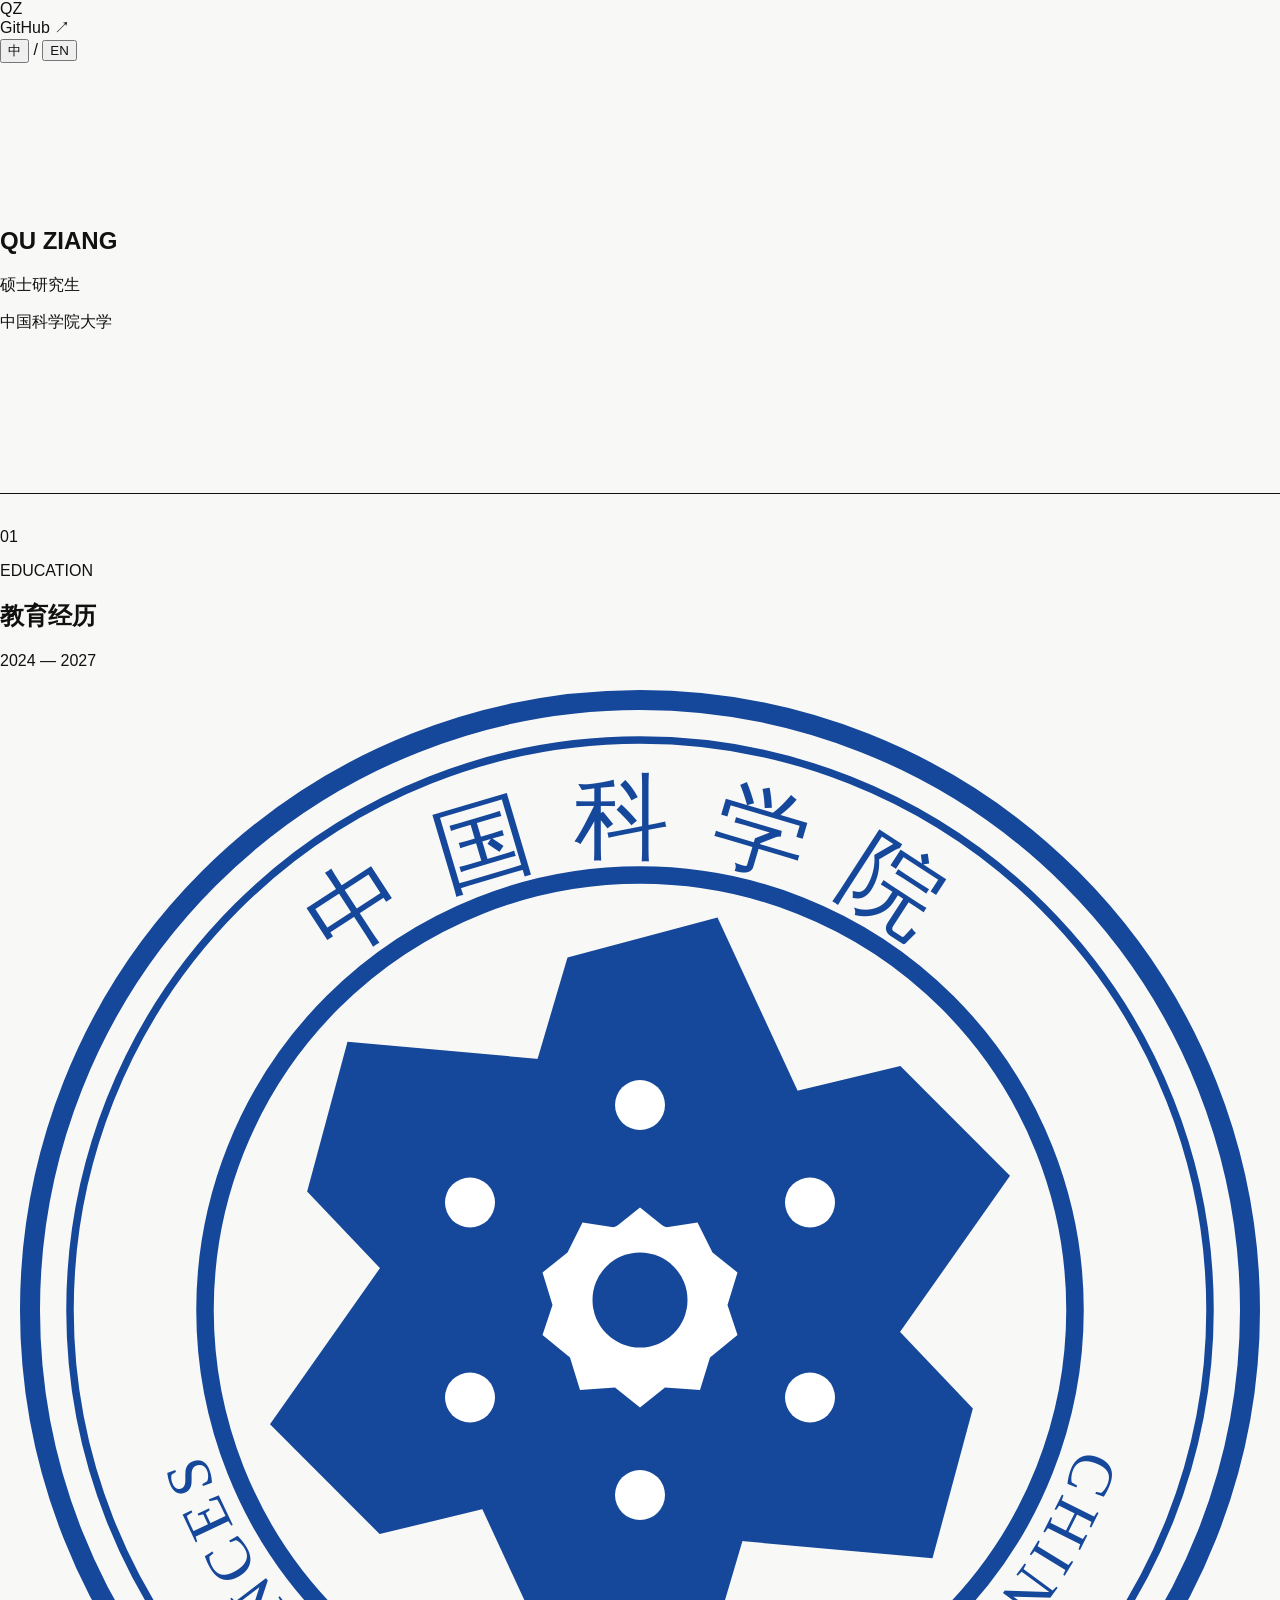
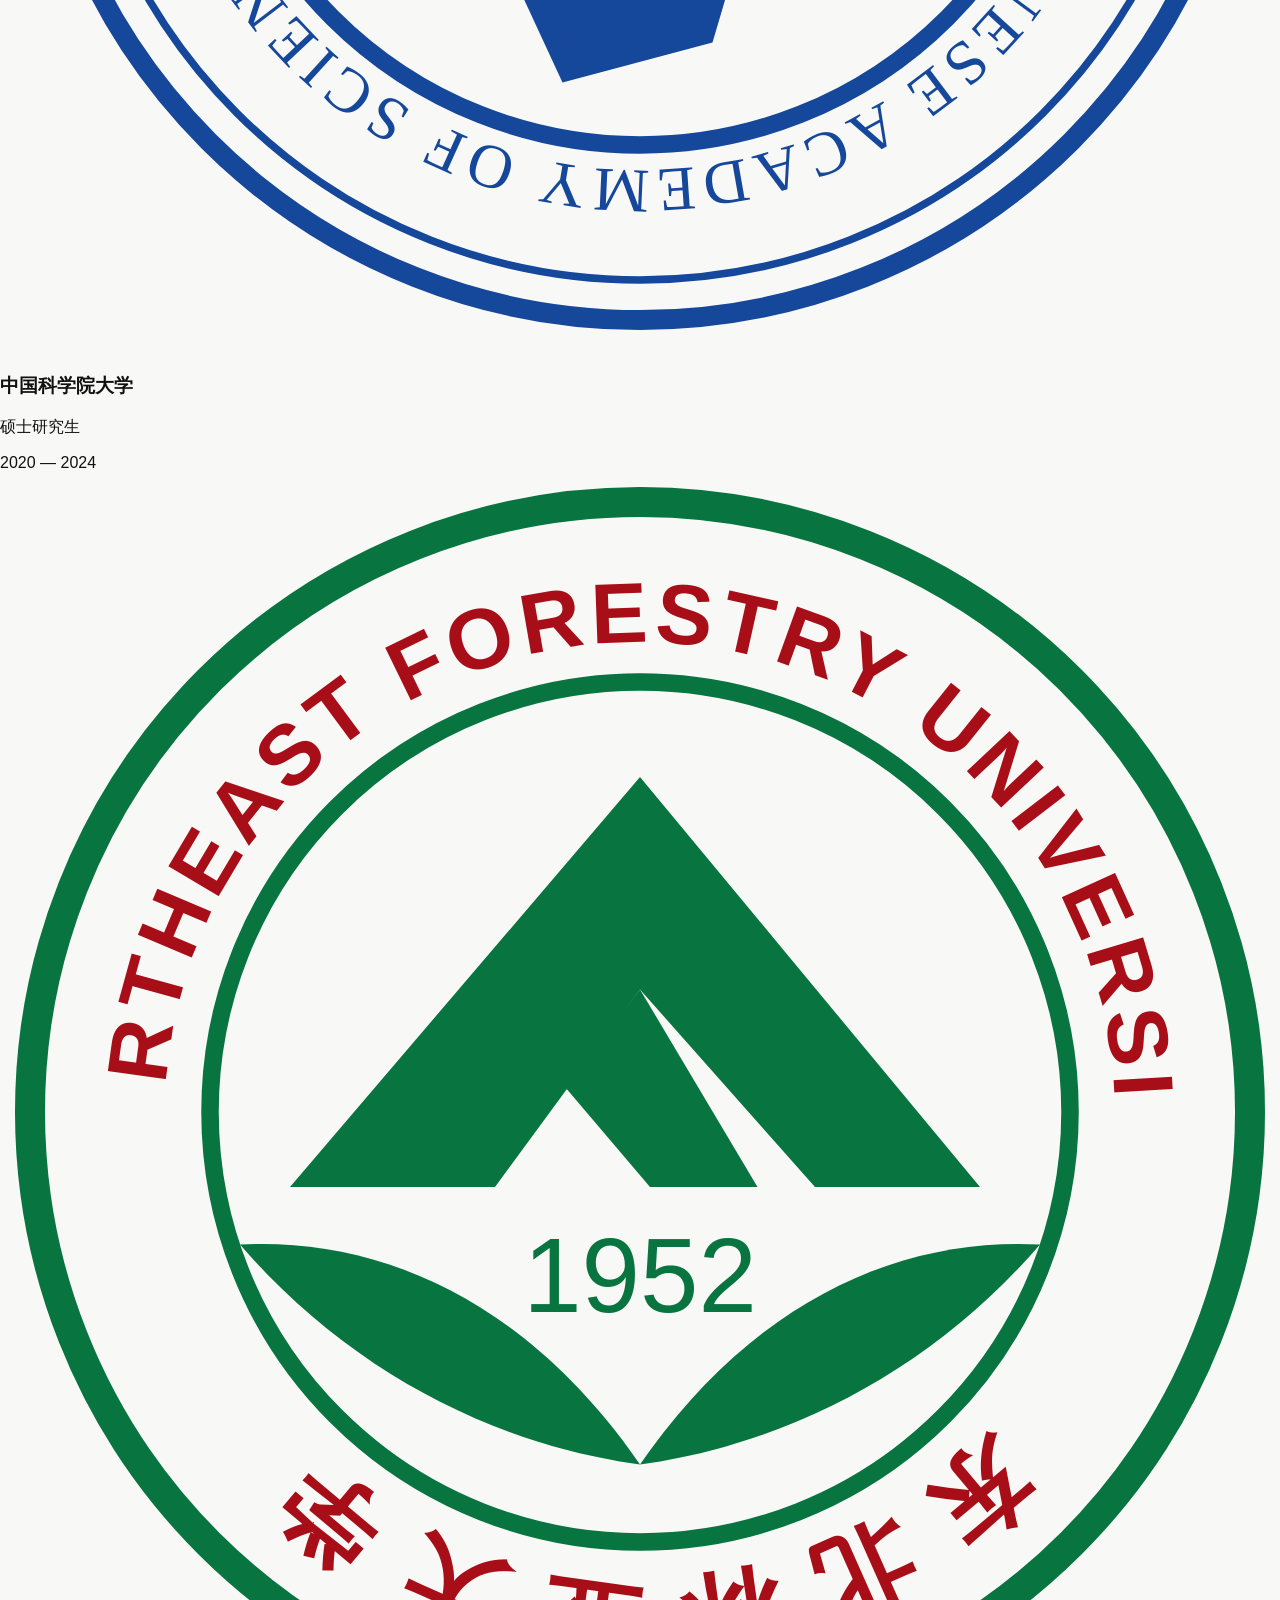
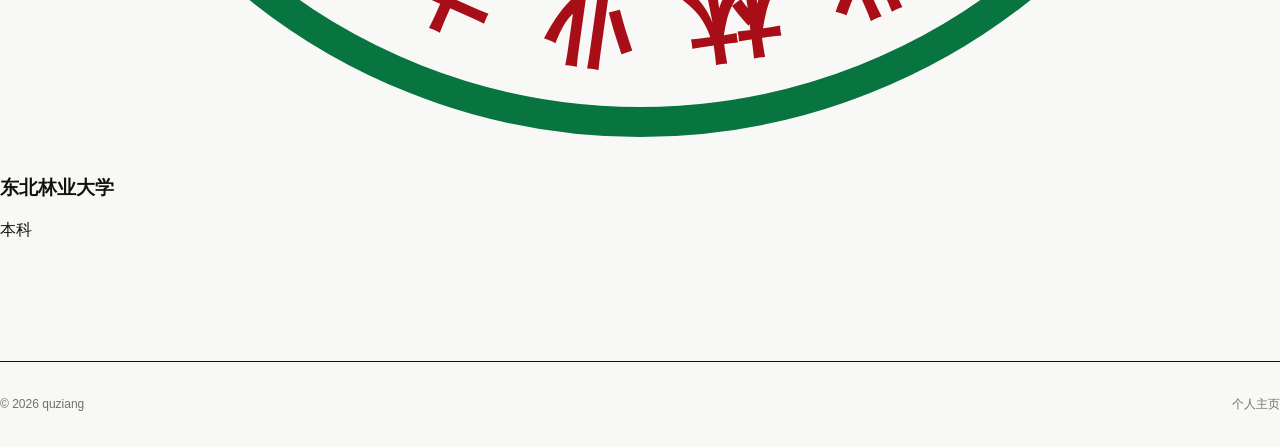
==== index.html @ 9a9b5d32 "Redesign homepage in Swiss grid style" ====
<!DOCTYPE html>
<html lang="zh-CN">
<head>
  <meta charset="UTF-8">
  <meta name="viewport" content="width=device-width, initial-scale=1.0">
  <meta name="description" content="quziang — personal homepage">
  <title>quziang</title>
  <link rel="stylesheet" href="styles.css">
</head>
<body>
  <header class="topbar">
    <div class="page-grid topbar-grid">
      <a class="micro-mark" href="#top" aria-label="quziang home">QZ</a>
      <div class="topbar-right">
        <a class="github-link" href="https://github.com/quziang" target="_blank" rel="noreferrer">GitHub ↗</a>
        <div class="language-switch" aria-label="Language">
          <button class="lang-option" type="button" data-lang="zh">中</button>
          <span>/</span>
          <button class="lang-option" type="button" data-lang="en">EN</button>
        </div>
      </div>
    </div>
  </header>

  <main id="top">
    <section class="hero page-grid">
      <div class="hero-main">
        <h1 class="display-name" aria-label="quziang">
          <span>QU</span>
          <span>ZIANG</span>
        </h1>
        <div class="hero-meta">
          <p data-zh="硕士研究生" data-en="Master's Student">硕士研究生</p>
          <p data-zh="中国科学院大学" data-en="University of Chinese Academy of Sciences">中国科学院大学</p>
        </div>
      </div>
      <div class="hero-void" aria-hidden="true"></div>
    </section>

    <section class="education" id="education">
      <div class="page-grid section-head">
        <div class="section-code">01</div>
        <div class="section-title-wrap">
          <p class="section-kicker">EDUCATION</p>
          <h2 data-zh="教育经历" data-en="Education">教育经历</h2>
        </div>
      </div>

      <div class="edu-table">
        <article class="edu-row page-grid">
          <div class="edu-year">
            <span>2024</span>
            <span class="year-dash">—</span>
            <span>2027</span>
          </div>
          <div class="edu-detail">
            <div class="school-emblem">
              <img src="assets/ucas-emblem.svg" alt="中国科学院大学校徽">
            </div>
            <div class="school-copy">
              <h3 data-zh="中国科学院大学" data-en="University of Chinese Academy of Sciences">中国科学院大学</h3>
              <p data-zh="硕士研究生" data-en="Master's Student">硕士研究生</p>
            </div>
          </div>
        </article>

        <article class="edu-row page-grid">
          <div class="edu-year">
            <span>2020</span>
            <span class="year-dash">—</span>
            <span>2024</span>
          </div>
          <div class="edu-detail">
            <div class="school-emblem">
              <img src="assets/nefu-emblem.svg" alt="东北林业大学校徽">
            </div>
            <div class="school-copy">
              <h3 data-zh="东北林业大学" data-en="Northeast Forestry University">东北林业大学</h3>
              <p data-zh="本科" data-en="Bachelor's Degree">本科</p>
            </div>
          </div>
        </article>
      </div>
    </section>
  </main>

  <footer class="footer page-grid">
    <div>© <span id="year"></span> quziang</div>
    <div class="footer-note" data-zh="个人主页" data-en="Personal site">个人主页</div>
  </footer>

  <script src="script.js"></script>
</body>
</html>
---- styles.css ----
:root {
  --bg: #f8f8f6;
  --ink: #11110f;
  --muted: #70706a;
  --line: #d8d8d2;
  --max: 1080px;
}

* { box-sizing: border-box; }
html { scroll-behavior: smooth; }
body {
  margin: 0;
  background: var(--bg);
  color: var(--ink);
  font-family: -apple-system, BlinkMacSystemFont, "Helvetica Neue", Arial, "PingFang SC", "Microsoft YaHei", sans-serif;
  -webkit-font-smoothing: antialiased;
}
a { color: inherit; text-decoration: none; }
button { color: inherit; }
.wrap { width: min(calc(100% - 64px), var(--max)); margin: 0 auto; }

.header-inner {
  height: 72px;
  display: flex;
  align-items: center;
  border-bottom: 1px solid var(--ink);
}
.wordmark {
  font-family: Georgia, "Times New Roman", serif;
  font-size: 19px;
  letter-spacing: -.02em;
}
.header-actions {
  margin-left: auto;
  display: flex;
  align-items: center;
  gap: 26px;
  font-size: 13px;
  white-space: nowrap;
}
.header-actions a { color: #44443f; }
.header-actions a:hover { color: #000; }
.header-actions button {
  margin-left: 4px;
  border: 0;
  border-bottom: 1px solid #9a9a94;
  background: transparent;
  padding: 0 0 1px;
  font: inherit;
  font-size: 12px;
  letter-spacing: .08em;
  cursor: pointer;
}
.header-actions button:hover { border-color: var(--ink); }

.hero {
  min-height: 430px;
  display: grid;
  grid-template-columns: 1.25fr .75fr;
  gap: 80px;
  align-items: center;
}
.hero-name {
  margin: 0;
  font-family: Georgia, "Times New Roman", serif;
  font-size: clamp(64px, 8vw, 88px);
  line-height: .92;
  font-weight: 400;
  letter-spacing: -.055em;
}
.hero-info { padding-top: 12px; }
.hero-info p {
  margin: 0;
  font-size: 17px;
  line-height: 1.55;
}
.hero-info p + p {
  margin-top: 7px;
  color: var(--muted);
  font-size: 14px;
}

.education {
  border-top: 1px solid var(--ink);
  padding: 34px 0 104px;
}
.education-heading {
  display: grid;
  grid-template-columns: 185px 1fr;
  align-items: baseline;
  margin-bottom: 48px;
}
.education-heading > span {
  font-size: 10px;
  letter-spacing: .2em;
  color: var(--muted);
}
.education-heading h2 {
  margin: 0;
  font-size: 15px;
  font-weight: 500;
}
.edu-list {
  margin-left: 185px;
  border-top: 1px solid var(--line);
}
.edu-item {
  display: grid;
  grid-template-columns: 72px 1fr auto;
  gap: 28px;
  align-items: center;
  min-height: 132px;
  border-bottom: 1px solid var(--line);
}
.logo {
  position: relative;
  width: 58px;
  height: 58px;
  overflow: hidden;
  display: flex;
  align-items: center;
  justify-content: center;
}
.logo img {
  display: block;
  width: 100%;
  height: 100%;
  object-fit: contain;
}
.logo img.nefu-logo {
  object-fit: cover;
  object-position: left center;
}
.logo-fallback {
  display: none;
  width: 56px;
  height: 56px;
  align-items: center;
  justify-content: center;
  border: 1px solid #bdbdb7;
  border-radius: 50%;
  background: #fff;
  color: #777;
  font-size: 9px;
  font-weight: 700;
  letter-spacing: .06em;
}
.school h3 {
  margin: 0 0 6px;
  font-size: 21px;
  line-height: 1.3;
  font-weight: 500;
  letter-spacing: -.02em;
}
.school p {
  margin: 0;
  color: var(--muted);
  font-size: 14px;
}
.edu-item time {
  align-self: start;
  padding-top: 36px;
  color: var(--muted);
  font-size: 13px;
  font-variant-numeric: tabular-nums;
}

.footer {
  min-height: 86px;
  display: flex;
  align-items: center;
  justify-content: space-between;
  border-top: 1px solid var(--ink);
  color: var(--muted);
  font-size: 12px;
}
.footer a {
  color: var(--ink);
  border-bottom: 1px solid #a8a8a2;
  padding-bottom: 2px;
}
.footer a:hover { border-color: var(--ink); }

@media (max-width: 760px) {
  .wrap { width: min(calc(100% - 32px), var(--max)); }
  .header-inner { height: 64px; }
  .header-actions a:first-child { display: none; }
  .header-actions { gap: 18px; }
  .hero {
    min-height: 390px;
    grid-template-columns: 1fr;
    gap: 32px;
    align-content: center;
  }
  .hero-name { font-size: clamp(54px, 18vw, 68px); }
  .hero-info { padding: 0; }
  .education { padding-top: 26px; padding-bottom: 72px; }
  .education-heading {
    grid-template-columns: 1fr;
    gap: 12px;
    margin-bottom: 30px;
  }
  .edu-list { margin-left: 0; }
  .edu-item {
    grid-template-columns: 58px 1fr;
    gap: 18px;
    padding: 22px 0;
    min-height: 0;
  }
  .logo { width: 50px; height: 50px; }
  .logo-fallback { width: 48px; height: 48px; }
  .school h3 { font-size: 18px; }
  .edu-item time {
    grid-column: 2;
    padding: 0;
    margin-top: -12px;
  }
}
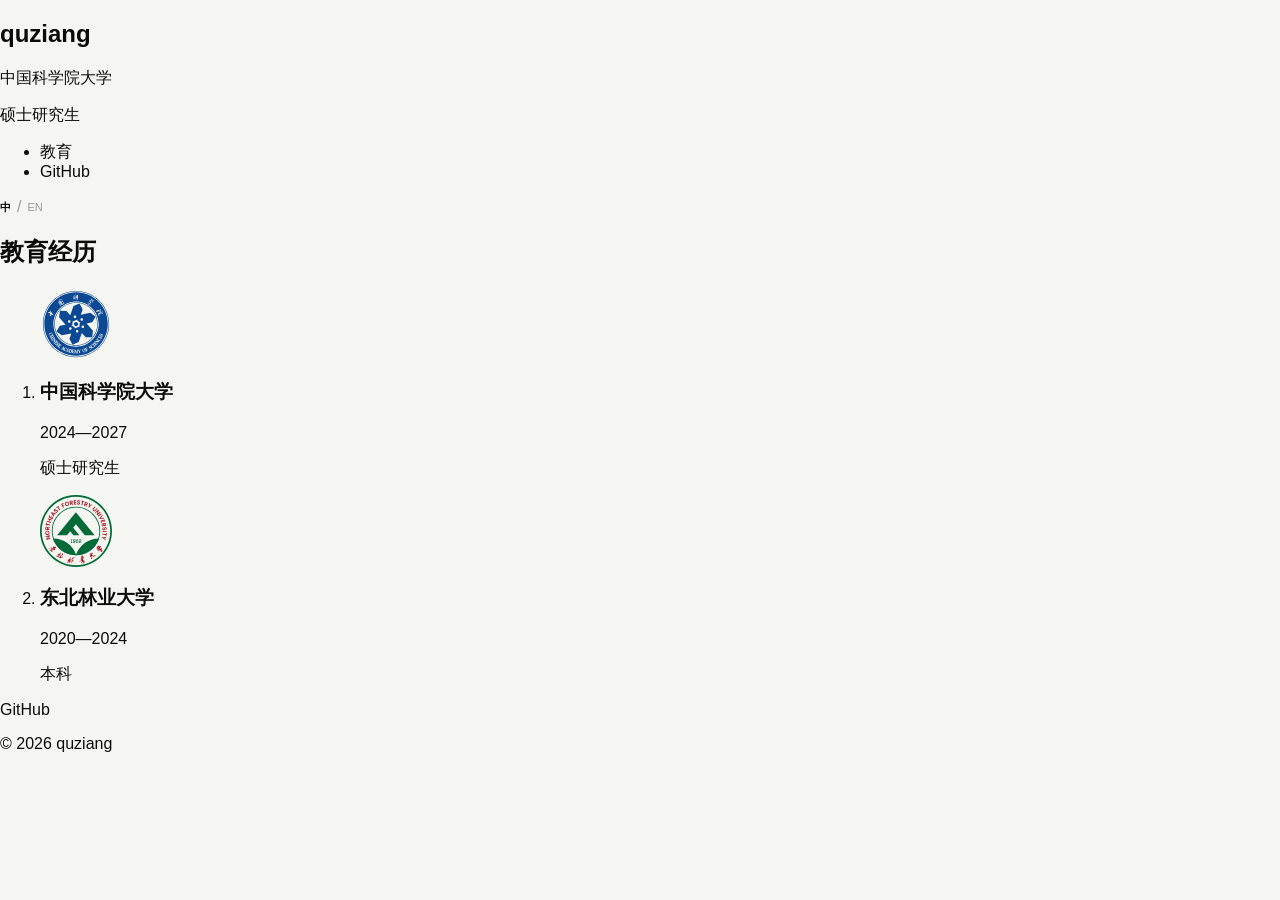
==== commit 3fa48dc3: "style: adopt Retypeset-inspired minimal layout" ====
--- a/index.html
+++ b/index.html
@@ -4,90 +4,77 @@
   <meta charset="UTF-8">
   <meta name="viewport" content="width=device-width, initial-scale=1.0">
   <meta name="description" content="quziang — personal homepage">
+  <meta name="color-scheme" content="light">
   <title>quziang</title>
   <link rel="stylesheet" href="styles.css">
 </head>
 <body>
-  <header class="topbar">
-    <div class="page-grid topbar-grid">
-      <a class="micro-mark" href="#top" aria-label="quziang home">QZ</a>
-      <div class="topbar-right">
-        <a class="github-link" href="https://github.com/quziang" target="_blank" rel="noreferrer">GitHub ↗</a>
+  <div class="site-shell" id="top">
+    <aside class="identity-column">
+      <div class="identity-inner">
+        <header class="site-header">
+          <h1 class="site-title"><a href="#top">quziang</a></h1>
+          <div class="site-subtitle">
+            <p data-zh="中国科学院大学" data-en="University of Chinese Academy of Sciences">中国科学院大学</p>
+            <p data-zh="硕士研究生" data-en="Master's Student">硕士研究生</p>
+          </div>
+        </header>
+
+        <nav class="site-nav" aria-label="Site navigation">
+          <ul>
+            <li>
+              <a class="nav-link is-active" href="#education" data-zh="教育" data-en="Education">教育</a>
+            </li>
+            <li>
+              <a class="nav-link" href="https://github.com/quziang" target="_blank" rel="noreferrer">GitHub</a>
+            </li>
+          </ul>
+        </nav>
+
         <div class="language-switch" aria-label="Language">
           <button class="lang-option" type="button" data-lang="zh">中</button>
-          <span>/</span>
+          <span aria-hidden="true">/</span>
           <button class="lang-option" type="button" data-lang="en">EN</button>
         </div>
       </div>
-    </div>
-  </header>
+    </aside>
 
-  <main id="top">
-    <section class="hero page-grid">
-      <div class="hero-main">
-        <h1 class="display-name" aria-label="quziang">
-          <span>QU</span>
-          <span>ZIANG</span>
-        </h1>
-        <div class="hero-meta">
-          <p data-zh="硕士研究生" data-en="Master's Student">硕士研究生</p>
-          <p data-zh="中国科学院大学" data-en="University of Chinese Academy of Sciences">中国科学院大学</p>
-        </div>
-      </div>
-      <div class="hero-void" aria-hidden="true"></div>
-    </section>
+    <main class="main-column">
+      <section class="content-section" id="education">
+        <div class="decorative-line" aria-hidden="true"></div>
+        <h2 class="section-title" data-zh="教育经历" data-en="Education">教育经历</h2>
 
-    <section class="education" id="education">
-      <div class="page-grid section-head">
-        <div class="section-code">01</div>
-        <div class="section-title-wrap">
-          <p class="section-kicker">EDUCATION</p>
-          <h2 data-zh="教育经历" data-en="Education">教育经历</h2>
-        </div>
-      </div>
-
-      <div class="edu-table">
-        <article class="edu-row page-grid">
-          <div class="edu-year">
-            <span>2024</span>
-            <span class="year-dash">—</span>
-            <span>2027</span>
-          </div>
-          <div class="edu-detail">
-            <div class="school-emblem">
-              <img src="assets/ucas-emblem.svg" alt="中国科学院大学校徽">
-            </div>
-            <div class="school-copy">
-              <h3 data-zh="中国科学院大学" data-en="University of Chinese Academy of Sciences">中国科学院大学</h3>
+        <ol class="education-list">
+          <li class="education-item">
+            <img class="school-emblem" src="assets/ucas-emblem.svg" alt="中国科学院大学校徽 / UCAS emblem">
+            <div class="education-copy">
+              <div class="education-heading">
+                <h3 data-zh="中国科学院大学" data-en="University of Chinese Academy of Sciences">中国科学院大学</h3>
+                <time datetime="2024/2027">2024—2027</time>
+              </div>
               <p data-zh="硕士研究生" data-en="Master's Student">硕士研究生</p>
             </div>
-          </div>
-        </article>
+          </li>
 
-        <article class="edu-row page-grid">
-          <div class="edu-year">
-            <span>2020</span>
-            <span class="year-dash">—</span>
-            <span>2024</span>
-          </div>
-          <div class="edu-detail">
-            <div class="school-emblem">
-              <img src="assets/nefu-emblem.svg" alt="东北林业大学校徽">
-            </div>
-            <div class="school-copy">
-              <h3 data-zh="东北林业大学" data-en="Northeast Forestry University">东北林业大学</h3>
+          <li class="education-item">
+            <img class="school-emblem" src="assets/nefu-emblem.svg" alt="东北林业大学校徽 / Northeast Forestry University emblem">
+            <div class="education-copy">
+              <div class="education-heading">
+                <h3 data-zh="东北林业大学" data-en="Northeast Forestry University">东北林业大学</h3>
+                <time datetime="2020/2024">2020—2024</time>
+              </div>
               <p data-zh="本科" data-en="Bachelor's Degree">本科</p>
             </div>
-          </div>
-        </article>
-      </div>
-    </section>
-  </main>
+          </li>
+        </ol>
+      </section>
 
-  <footer class="footer page-grid">
-    <div>© <span id="year"></span> quziang</div>
-    <div class="footer-note" data-zh="个人主页" data-en="Personal site">个人主页</div>
-  </footer>
+      <footer class="site-footer">
+        <p><a class="footer-link" href="https://github.com/quziang" target="_blank" rel="noreferrer">GitHub</a></p>
+        <p>© <span id="year"></span> quziang</p>
+      </footer>
+    </main>
+  </div>
 
   <script src="script.js"></script>
 </body>
--- a/styles.css
+++ b/styles.css
@@ -1,218 +1,287 @@
 :root {
-  --bg: #f8f8f6;
-  --ink: #11110f;
-  --muted: #70706a;
-  --line: #d8d8d2;
-  --max: 1080px;
+  --paper: #f5f5f2;
+  --ink: #0b0b0a;
+  --muted: #676761;
+  --line: #cfcfca;
+  --max: 1180px;
+  --gutter: 56px;
 }
 
 * { box-sizing: border-box; }
 html { scroll-behavior: smooth; }
 body {
   margin: 0;
-  background: var(--bg);
+  background: var(--paper);
   color: var(--ink);
-  font-family: -apple-system, BlinkMacSystemFont, "Helvetica Neue", Arial, "PingFang SC", "Microsoft YaHei", sans-serif;
+  font-family: Arial, Helvetica, "PingFang SC", "Microsoft YaHei", sans-serif;
   -webkit-font-smoothing: antialiased;
 }
 a { color: inherit; text-decoration: none; }
-button { color: inherit; }
-.wrap { width: min(calc(100% - 64px), var(--max)); margin: 0 auto; }
-
-.header-inner {
+button { font: inherit; color: inherit; }
+
+.page-grid {
+  width: min(calc(100% - 64px), var(--max));
+  margin: 0 auto;
+  display: grid;
+  grid-template-columns: 42% 58%;
+}
+
+.topbar {
+  border-bottom: 1px solid var(--line);
+}
+.topbar-grid { min-height: 58px; }
+.micro-mark {
+  display: flex;
+  align-items: center;
+  font-size: 12px;
+  font-weight: 700;
+  letter-spacing: .08em;
+}
+.topbar-right {
+  min-width: 0;
+  border-left: 1px solid var(--line);
+  display: flex;
+  align-items: center;
+  justify-content: flex-end;
+  gap: 26px;
+  padding-left: var(--gutter);
+  font-size: 11px;
+}
+.github-link {
+  color: var(--muted);
+  transition: color .15s ease;
+}
+.github-link:hover { color: var(--ink); }
+.language-switch {
+  display: inline-flex;
+  align-items: center;
+  gap: 6px;
+  color: #999993;
+}
+.lang-option {
+  border: 0;
+  padding: 0;
+  background: transparent;
+  cursor: pointer;
+  font-size: 11px;
+  color: #999993;
+}
+.lang-option.is-active {
+  color: var(--ink);
+  font-weight: 700;
+}
+
+.hero {
+  min-height: 500px;
+  border-bottom: 1px solid var(--line);
+}
+.hero-main {
+  padding: 82px 54px 68px 0;
+  display: flex;
+  flex-direction: column;
+  justify-content: space-between;
+}
+.hero-void {
+  border-left: 1px solid var(--line);
+}
+.display-name {
+  margin: 0;
+  font-size: clamp(48px, 5.8vw, 78px);
+  line-height: .9;
+  letter-spacing: -.055em;
+  font-weight: 700;
+}
+.display-name span { display: block; }
+.hero-meta {
+  margin-top: 68px;
+  max-width: 310px;
+}
+.hero-meta p {
+  margin: 0;
+  font-size: 18px;
+  line-height: 1.4;
+}
+.hero-meta p + p {
+  margin-top: 4px;
+  font-size: 14px;
+  color: var(--muted);
+}
+
+.education {
+  padding: 42px 0 0;
+}
+.section-head {
+  align-items: start;
+  padding-bottom: 26px;
+}
+.section-code {
+  padding-top: 5px;
+  font-size: 10px;
+  color: var(--muted);
+}
+.section-title-wrap {
+  border-left: 1px solid var(--line);
+  padding-left: var(--gutter);
+}
+.section-kicker {
+  margin: 0 0 13px;
+  color: var(--muted);
+  font-size: 10px;
+  font-weight: 700;
+  letter-spacing: .16em;
+}
+.section-title-wrap h2 {
+  margin: 0;
+  font-size: 26px;
+  font-weight: 600;
+  letter-spacing: -.035em;
+}
+
+.edu-table {
+  border-top: 1px solid var(--line);
+}
+.edu-row {
+  min-height: 190px;
+  border-bottom: 1px solid var(--line);
+}
+.edu-year {
+  padding: 36px 54px 34px 0;
+  display: flex;
+  flex-direction: column;
+  justify-content: center;
+  align-items: flex-start;
+  font-size: 35px;
+  line-height: .98;
+  letter-spacing: -.045em;
+  font-weight: 700;
+  font-variant-numeric: tabular-nums;
+}
+.year-dash {
+  margin: 3px 0;
+  color: #8c8c86;
+  font-weight: 400;
+}
+.edu-detail {
+  border-left: 1px solid var(--line);
+  padding: 32px 0 32px var(--gutter);
+  display: grid;
+  grid-template-columns: 82px 1fr;
+  gap: 38px;
+  align-items: center;
+}
+.school-emblem {
+  width: 72px;
   height: 72px;
   display: flex;
   align-items: center;
-  border-bottom: 1px solid var(--ink);
-}
-.wordmark {
-  font-family: Georgia, "Times New Roman", serif;
-  font-size: 19px;
-  letter-spacing: -.02em;
-}
-.header-actions {
-  margin-left: auto;
-  display: flex;
-  align-items: center;
-  gap: 26px;
-  font-size: 13px;
-  white-space: nowrap;
-}
-.header-actions a { color: #44443f; }
-.header-actions a:hover { color: #000; }
-.header-actions button {
-  margin-left: 4px;
-  border: 0;
-  border-bottom: 1px solid #9a9a94;
-  background: transparent;
-  padding: 0 0 1px;
-  font: inherit;
-  font-size: 12px;
-  letter-spacing: .08em;
-  cursor: pointer;
-}
-.header-actions button:hover { border-color: var(--ink); }
-
-.hero {
-  min-height: 430px;
-  display: grid;
-  grid-template-columns: 1.25fr .75fr;
-  gap: 80px;
-  align-items: center;
-}
-.hero-name {
-  margin: 0;
-  font-family: Georgia, "Times New Roman", serif;
-  font-size: clamp(64px, 8vw, 88px);
-  line-height: .92;
-  font-weight: 400;
-  letter-spacing: -.055em;
-}
-.hero-info { padding-top: 12px; }
-.hero-info p {
-  margin: 0;
-  font-size: 17px;
-  line-height: 1.55;
-}
-.hero-info p + p {
-  margin-top: 7px;
-  color: var(--muted);
-  font-size: 14px;
-}
-
-.education {
-  border-top: 1px solid var(--ink);
-  padding: 34px 0 104px;
-}
-.education-heading {
-  display: grid;
-  grid-template-columns: 185px 1fr;
-  align-items: baseline;
-  margin-bottom: 48px;
-}
-.education-heading > span {
-  font-size: 10px;
-  letter-spacing: .2em;
-  color: var(--muted);
-}
-.education-heading h2 {
-  margin: 0;
-  font-size: 15px;
-  font-weight: 500;
-}
-.edu-list {
-  margin-left: 185px;
-  border-top: 1px solid var(--line);
-}
-.edu-item {
-  display: grid;
-  grid-template-columns: 72px 1fr auto;
-  gap: 28px;
-  align-items: center;
-  min-height: 132px;
-  border-bottom: 1px solid var(--line);
-}
-.logo {
-  position: relative;
-  width: 58px;
-  height: 58px;
-  overflow: hidden;
-  display: flex;
-  align-items: center;
   justify-content: center;
 }
-.logo img {
+.school-emblem img {
   display: block;
+  max-width: 100%;
+  max-height: 100%;
   width: 100%;
   height: 100%;
   object-fit: contain;
 }
-.logo img.nefu-logo {
-  object-fit: cover;
-  object-position: left center;
-}
-.logo-fallback {
-  display: none;
-  width: 56px;
-  height: 56px;
-  align-items: center;
-  justify-content: center;
-  border: 1px solid #bdbdb7;
-  border-radius: 50%;
-  background: #fff;
-  color: #777;
-  font-size: 9px;
-  font-weight: 700;
-  letter-spacing: .06em;
-}
-.school h3 {
-  margin: 0 0 6px;
-  font-size: 21px;
-  line-height: 1.3;
-  font-weight: 500;
-  letter-spacing: -.02em;
-}
-.school p {
+.school-copy h3 {
+  margin: 0 0 8px;
+  font-size: 22px;
+  line-height: 1.25;
+  font-weight: 600;
+  letter-spacing: -.025em;
+}
+.school-copy p {
   margin: 0;
   color: var(--muted);
   font-size: 14px;
 }
-.edu-item time {
-  align-self: start;
-  padding-top: 36px;
-  color: var(--muted);
-  font-size: 13px;
-  font-variant-numeric: tabular-nums;
-}
 
 .footer {
-  min-height: 86px;
-  display: flex;
-  align-items: center;
-  justify-content: space-between;
-  border-top: 1px solid var(--ink);
-  color: var(--muted);
-  font-size: 12px;
-}
-.footer a {
-  color: var(--ink);
-  border-bottom: 1px solid #a8a8a2;
-  padding-bottom: 2px;
-}
-.footer a:hover { border-color: var(--ink); }
-
-@media (max-width: 760px) {
-  .wrap { width: min(calc(100% - 32px), var(--max)); }
-  .header-inner { height: 64px; }
-  .header-actions a:first-child { display: none; }
-  .header-actions { gap: 18px; }
+  min-height: 92px;
+  align-items: center;
+  color: var(--muted);
+  font-size: 11px;
+}
+.footer > div:first-child { padding-right: 54px; }
+.footer-note {
+  height: 100%;
+  border-left: 1px solid var(--line);
+  display: flex;
+  align-items: center;
+  padding-left: var(--gutter);
+}
+
+@media (max-width: 800px) {
+  :root { --gutter: 28px; }
+  .page-grid {
+    width: min(calc(100% - 32px), var(--max));
+    grid-template-columns: 34% 66%;
+  }
+  .hero { min-height: 450px; }
+  .hero-main { padding-top: 64px; padding-right: 26px; padding-bottom: 54px; }
+  .display-name { font-size: clamp(44px, 9vw, 64px); }
+  .hero-meta { margin-top: 54px; }
+  .hero-meta p { font-size: 16px; }
+  .edu-year { font-size: 28px; padding-right: 24px; }
+  .edu-detail { grid-template-columns: 64px 1fr; gap: 24px; }
+  .school-emblem { width: 58px; height: 58px; }
+  .school-copy h3 { font-size: 18px; }
+}
+
+@media (max-width: 560px) {
+  .topbar-grid {
+    display: flex;
+    justify-content: space-between;
+    align-items: center;
+  }
+  .topbar-right {
+    border-left: 0;
+    padding-left: 0;
+    gap: 18px;
+  }
+  .page-grid { grid-template-columns: 1fr; }
   .hero {
-    min-height: 390px;
-    grid-template-columns: 1fr;
-    gap: 32px;
-    align-content: center;
-  }
-  .hero-name { font-size: clamp(54px, 18vw, 68px); }
-  .hero-info { padding: 0; }
-  .education { padding-top: 26px; padding-bottom: 72px; }
-  .education-heading {
-    grid-template-columns: 1fr;
-    gap: 12px;
-    margin-bottom: 30px;
-  }
-  .edu-list { margin-left: 0; }
-  .edu-item {
-    grid-template-columns: 58px 1fr;
+    min-height: 400px;
+    display: block;
+    position: relative;
+  }
+  .hero-main {
+    min-height: 400px;
+    padding: 58px 0 38px;
+  }
+  .hero-void { display: none; }
+  .display-name { font-size: clamp(44px, 15vw, 62px); }
+  .hero-meta { margin-top: 56px; }
+  .section-code { display: none; }
+  .section-title-wrap {
+    border-left: 0;
+    padding-left: 0;
+  }
+  .section-head { padding-bottom: 22px; }
+  .edu-row {
+    display: grid;
+    grid-template-columns: 94px 1fr;
+    min-height: 154px;
+  }
+  .edu-year {
+    padding: 24px 18px 24px 0;
+    font-size: 22px;
+  }
+  .edu-detail {
+    padding: 24px 0 24px 22px;
+    grid-template-columns: 50px 1fr;
     gap: 18px;
-    padding: 22px 0;
-    min-height: 0;
-  }
-  .logo { width: 50px; height: 50px; }
-  .logo-fallback { width: 48px; height: 48px; }
-  .school h3 { font-size: 18px; }
-  .edu-item time {
-    grid-column: 2;
-    padding: 0;
-    margin-top: -12px;
-  }
-}
+  }
+  .school-emblem { width: 46px; height: 46px; }
+  .school-copy h3 { font-size: 16px; }
+  .school-copy p { font-size: 12px; }
+  .footer {
+    display: flex;
+    justify-content: space-between;
+  }
+  .footer-note {
+    border-left: 0;
+    padding-left: 0;
+  }
+}
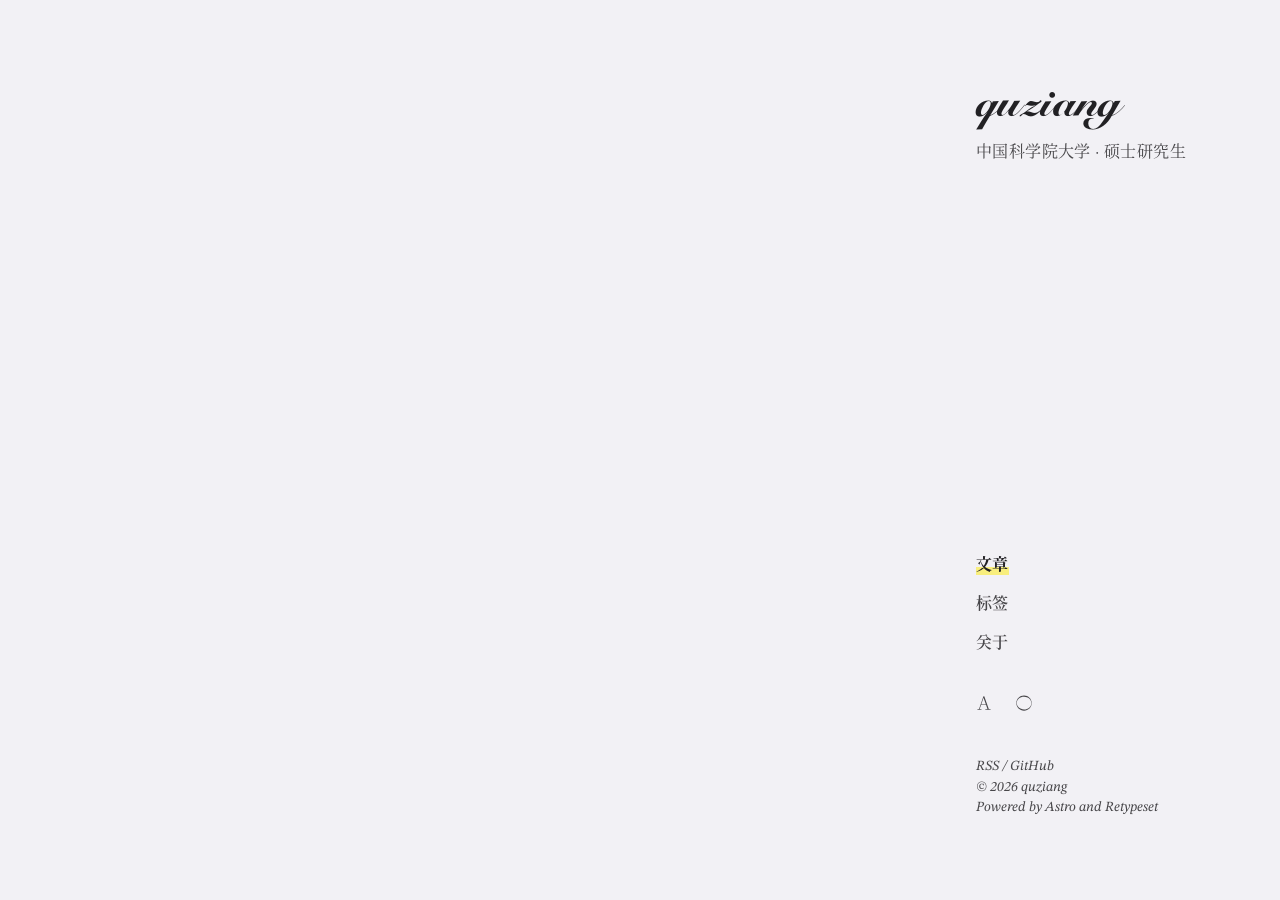
==== commit 5bec0255: "feat: use upstream Retypeset template" ====
--- a/index.html
+++ b/index.html
@@ -1,81 +1 @@
-<!DOCTYPE html>
-<html lang="zh-CN">
-<head>
-  <meta charset="UTF-8">
-  <meta name="viewport" content="width=device-width, initial-scale=1.0">
-  <meta name="description" content="quziang — personal homepage">
-  <meta name="color-scheme" content="light">
-  <title>quziang</title>
-  <link rel="stylesheet" href="styles.css">
-</head>
-<body>
-  <div class="site-shell" id="top">
-    <aside class="identity-column">
-      <div class="identity-inner">
-        <header class="site-header">
-          <h1 class="site-title"><a href="#top">quziang</a></h1>
-          <div class="site-subtitle">
-            <p data-zh="中国科学院大学" data-en="University of Chinese Academy of Sciences">中国科学院大学</p>
-            <p data-zh="硕士研究生" data-en="Master's Student">硕士研究生</p>
-          </div>
-        </header>
-
-        <nav class="site-nav" aria-label="Site navigation">
-          <ul>
-            <li>
-              <a class="nav-link is-active" href="#education" data-zh="教育" data-en="Education">教育</a>
-            </li>
-            <li>
-              <a class="nav-link" href="https://github.com/quziang" target="_blank" rel="noreferrer">GitHub</a>
-            </li>
-          </ul>
-        </nav>
-
-        <div class="language-switch" aria-label="Language">
-          <button class="lang-option" type="button" data-lang="zh">中</button>
-          <span aria-hidden="true">/</span>
-          <button class="lang-option" type="button" data-lang="en">EN</button>
-        </div>
-      </div>
-    </aside>
-
-    <main class="main-column">
-      <section class="content-section" id="education">
-        <div class="decorative-line" aria-hidden="true"></div>
-        <h2 class="section-title" data-zh="教育经历" data-en="Education">教育经历</h2>
-
-        <ol class="education-list">
-          <li class="education-item">
-            <img class="school-emblem" src="assets/ucas-emblem.svg" alt="中国科学院大学校徽 / UCAS emblem">
-            <div class="education-copy">
-              <div class="education-heading">
-                <h3 data-zh="中国科学院大学" data-en="University of Chinese Academy of Sciences">中国科学院大学</h3>
-                <time datetime="2024/2027">2024—2027</time>
-              </div>
-              <p data-zh="硕士研究生" data-en="Master's Student">硕士研究生</p>
-            </div>
-          </li>
-
-          <li class="education-item">
-            <img class="school-emblem" src="assets/nefu-emblem.svg" alt="东北林业大学校徽 / Northeast Forestry University emblem">
-            <div class="education-copy">
-              <div class="education-heading">
-                <h3 data-zh="东北林业大学" data-en="Northeast Forestry University">东北林业大学</h3>
-                <time datetime="2020/2024">2020—2024</time>
-              </div>
-              <p data-zh="本科" data-en="Bachelor's Degree">本科</p>
-            </div>
-          </li>
-        </ol>
-      </section>
-
-      <footer class="site-footer">
-        <p><a class="footer-link" href="https://github.com/quziang" target="_blank" rel="noreferrer">GitHub</a></p>
-        <p>© <span id="year"></span> quziang</p>
-      </footer>
-    </main>
-  </div>
-
-  <script src="script.js"></script>
-</body>
-</html>
+<!DOCTYPE html><html class=font-sans lang=zh-CN><head><meta charset=utf-8><meta content="width=device-width,initial-scale=1,viewport-fit=cover" name=viewport><link href=/icons/favicon.svg rel=icon type=image/svg+xml><title>quziang - 中国科学院大学 · 硕士研究生</title><meta content="quziang — 个人博客" name=description><meta content=quziang name=author><meta content="Astro v6.1.5" name=generator><meta content="oklch(96% 0.005 298)" name=theme-color><link href=/fonts/EarlySummer-VF-Split/EarlySummer-VF-Subset.woff2 rel=preload type=font/woff2 as=font crossorigin><link href=/fonts/Snell-Black-SF.woff2 rel=preload type=font/woff2 as=font crossorigin><link href=/fonts/Snell-Bold-SF.woff2 rel=preload type=font/woff2 as=font crossorigin><link href=/fonts/STIX-VF.woff2 rel=preload type=font/woff2 as=font crossorigin><link href=/fonts/STIX-Italic-VF.woff2 rel=preload type=font/woff2 as=font crossorigin><link href=/_astro/katex.min.HM2DiD67.css rel=stylesheet media=print onload="this.media=&#34;all&#34;"><link href=https://quziang.github.io/ rel=canonical><link href=/sitemap-index.xml rel=sitemap><link href=/rss.xml rel=alternate type=application/rss+xml title="RSS Feed"><link href=/atom.xml rel=alternate type=application/atom+xml title="Atom Feed"><link href=https://quziang.github.io rel=alternate hreflang=zh><link href=https://quziang.github.io/en/ rel=alternate hreflang=en><meta content=website property=og:type><meta content=https://quziang.github.io/ property=og:url><meta content="quziang - 中国科学院大学 · 硕士研究生" property=og:title><meta content="quziang — 个人博客" property=og:description><meta content="https://api.apiflash.com/v1/urltoimage?access_key=02a837b6188f4ba0a7fd9fbeff03a83e&#38;url=https://retypeset.radishzz.cc/&#38;format=png&#38;width=1500&#38;height=788&#38;ttl=604800&#38;wait_until=network_idle&#38;no_tracking=true" property=og:image><meta content=summary_large_image name=twitter:card><meta content=true name=astro-view-transitions-enabled><meta content=none name=astro-view-transitions-fallback><script type=module src=/_astro/ClientRouter.astro_astro_type_script_index_0_lang.BOHegxVA.js></script><script>!function(){function e(e=document){const t=function(){const e=localStorage.getItem("theme");return!!e&&"dark"===e}();e.documentElement.classList.toggle("dark",t);const n=e.head.querySelector('meta[name="theme-color"]');n&&n.setAttribute("content",t?"oklch(22% 0.005 298)":"oklch(96% 0.005 298)")}function t(e=document){const t=window.matchMedia("(prefers-reduced-motion: reduce)").matches||!("startViewTransition"in e);e.documentElement.classList.toggle("reduce-motion",t)}document.addEventListener("astro:before-swap",({newDocument:n})=>{e(n),t(n)}),e(),t()}()</script><link href=/_astro/Layout.6kZfTtuX.css rel=stylesheet><script type=module src=/_astro/page.DlJ3fynU.js></script><script>!function(t,e,n,r){(window.crossOriginIsolated||navigator.serviceWorker)&&((r=t[e]=Object.assign(t[e]||{},{lib:"/~partytown/",debug:!1}))[n]=(r[n]||[]).concat(["dataLayer.push","gtag"]))}(window,"partytown","forward");const tp={preserveBehavior:!1},ep=t=>{if("string"==typeof t)return[t,tp];const[e,n=tp]=t;return[e,{...tp,...n}]},n=Object.freeze((()=>{const t=new Set;let e=[];do{Object.getOwnPropertyNames(e).forEach(n=>{"function"==typeof e[n]&&t.add(n)})}while((e=Object.getPrototypeOf(e))!==Object.prototype);return Array.from(t)})());!function(t,e,r,o,i,a,s,c,d,p,l=t,u){function f(){u||(u=1,"/"==(s=(a.lib||"/~partytown/")+(a.debug?"debug/":""))[0]&&(d=e.querySelectorAll('script[type="text/partytown"]'),o!=t?o.dispatchEvent(new CustomEvent("pt1",{detail:t})):(c=setTimeout(w,(null==a?void 0:a.fallbackTimeout)||1e4),e.addEventListener("pt0",h),i?y(1):r.serviceWorker?r.serviceWorker.register(s+(a.swPath||"partytown-sw.js"),{scope:s}).then(function(t){t.active?y():t.installing&&t.installing.addEventListener("statechange",function(t){"activated"==t.target.state&&y()})},console.error):w())))}function y(n){p=e.createElement(n?"script":"iframe"),t._pttab=Date.now(),n||(p.style.display="block",p.style.width="0",p.style.height="0",p.style.border="0",p.style.visibility="hidden",p.setAttribute("aria-hidden",!0)),p.src=s+"partytown-"+(n?"atomics.js?v=0.11.2":"sandbox-sw.html?"+t._pttab),e.querySelector(a.sandboxParent||"body").appendChild(p)}function w(n,r){for(h(),o==t&&(a.forward||[]).map(function(e){const[n]=ep(e);delete t[n.split(".")[0]]}),n=0;n<d.length;n++)(r=e.createElement("script")).innerHTML=d[n].innerHTML,r.nonce=a.nonce,e.head.appendChild(r);p&&p.parentNode.removeChild(p)}function h(){clearTimeout(c)}a=t.partytown||{},o==t&&(a.forward||[]).map(function(e){const[r,{preserveBehavior:o}]=ep(e);l=t,r.split(".").map(function(e,r,i){var a;l=l[i[r]]=r+1<i.length?l[i[r]]||(a=i[r+1],n.includes(a)?[]:{}):(()=>{let e=null;if(o){const{methodOrProperty:n,thisObject:r}=((t,e)=>{let n=t;for(let t=0;t<e.length-1;t+=1)n=n[e[t]];return{thisObject:n,methodOrProperty:e.length>0?n[e[e.length-1]]:void 0}})(t,i);"function"==typeof n&&(e=(...t)=>n.apply(r,...t))}return function(){let n;return e&&(n=e(arguments)),(t._ptf=t._ptf||[]).push(i,arguments),n}})()})}),"complete"==e.readyState?f():(t.addEventListener("DOMContentLoaded",f),t.addEventListener("load",f))}(window,document,navigator,top,window.crossOriginIsolated),document.addEventListener("astro:before-swap",t=>{let e=document.body.querySelector("iframe[src*='/~partytown/']");e&&t.newDocument.body.append(e)})</script><style>[data-astro-transition-scope=astro-wif6pdce-1]{view-transition-name:site-title-zh}@layer astro{::view-transition-old(site-title-zh){animation-duration:180ms;animation-timing-function:cubic-bezier(0.76,0,0.24,1);animation-fill-mode:both;animation-name:astroFadeOut}::view-transition-new(site-title-zh){animation-duration:180ms;animation-timing-function:cubic-bezier(0.76,0,0.24,1);animation-fill-mode:both;animation-name:astroFadeIn}[data-astro-transition=back]::view-transition-old(site-title-zh){animation-duration:180ms;animation-timing-function:cubic-bezier(0.76,0,0.24,1);animation-fill-mode:both;animation-name:astroFadeOut}[data-astro-transition=back]::view-transition-new(site-title-zh){animation-duration:180ms;animation-timing-function:cubic-bezier(0.76,0,0.24,1);animation-fill-mode:both;animation-name:astroFadeIn}}[data-astro-transition-fallback=old] [data-astro-transition-scope=astro-wif6pdce-1],[data-astro-transition-fallback=old][data-astro-transition-scope=astro-wif6pdce-1]{animation-duration:180ms;animation-timing-function:cubic-bezier(0.76,0,0.24,1);animation-fill-mode:both;animation-name:astroFadeOut}[data-astro-transition-fallback=new] [data-astro-transition-scope=astro-wif6pdce-1],[data-astro-transition-fallback=new][data-astro-transition-scope=astro-wif6pdce-1]{animation-duration:180ms;animation-timing-function:cubic-bezier(0.76,0,0.24,1);animation-fill-mode:both;animation-name:astroFadeIn}[data-astro-transition=back][data-astro-transition-fallback=old] [data-astro-transition-scope=astro-wif6pdce-1],[data-astro-transition=back][data-astro-transition-fallback=old][data-astro-transition-scope=astro-wif6pdce-1]{animation-duration:180ms;animation-timing-function:cubic-bezier(0.76,0,0.24,1);animation-fill-mode:both;animation-name:astroFadeOut}[data-astro-transition=back][data-astro-transition-fallback=new] [data-astro-transition-scope=astro-wif6pdce-1],[data-astro-transition=back][data-astro-transition-fallback=new][data-astro-transition-scope=astro-wif6pdce-1]{animation-duration:180ms;animation-timing-function:cubic-bezier(0.76,0,0.24,1);animation-fill-mode:both;animation-name:astroFadeIn}</style></head><body><div class="max-w-205.848 min-h-dvh min-h-vh mx-auto w-full" lg="mx-[max(5.75rem,calc(50vw-34.25rem))] my-20 max-w-[min(calc(75vw-16rem),44rem)] min-h-full p-0" p="x-[min(7.25vw,3.731rem)] y-10"><header class="cjk:tracking-wide lg:uno-desktop-column mb-10.5 lg:top-20"><h1 class="c-primary font-bold font-title lg:text-9 lg:w-full mb-1.8 text-8 w-75%"><div class="box-content inline-block pr-1" data-astro-transition-scope=astro-wif6pdce-1 data-disable-theme-toggle-transition><a href=/ id=site-title-link>quziang</a></div></h1><h2 aria-hidden=false class="c-secondary font-navbar lg:text-4 lg:w-full text-3.5 w-75%">中国科学院大学 · 硕士研究生</h2></header><nav aria-label="Site Navigation" class="font-navbar lg:text-4 cjk:tracking-wide font-semibold leading-2.45em lg:bottom-[min(9.04rem+3.85vw,12.5rem)] lg:uno-desktop-column mb-10.5 text-3.6"><ul><li><a href=/ class="after:bottom-0.7em c-primary font-bold highlight-static">文章</a></li><li><a href=/tags/ class="hover:c-primary highlight-hover after:bottom-0.7em hover:font-bold transition-[colors,font-weight]">标签</a></li><li><a href=/about/ class="hover:c-primary highlight-hover after:bottom-0.7em hover:font-bold transition-[colors,font-weight]">关于</a></li></ul></nav><main class=mb-12></main><footer class="font-navbar leading-1.25em text-3" lg="uno-desktop-column bottom-20 text-3.5"><p><a href=/atom.xml class="hover:c-primary highlight-hover after:bottom-0.35em py-0.8 transition-colors" rel="noopener noreferrer" target=_blank name=RSS>RSS</a> / <a href=https://github.com/quziang class="hover:c-primary highlight-hover after:bottom-0.35em py-0.8 transition-colors" rel="noopener noreferrer" target=_blank data-umami-event=outbound-link-click data-umami-event-url=https://github.com/quziang name=GitHub>GitHub</a></p><p>© 2026 quziang</p><p>Powered by <a href=https://astro.build/ class="hover:c-primary highlight-hover after:bottom-0.35em py-0.8 transition-colors" rel="noopener noreferrer" target=_blank data-umami-event=outbound-link-click data-umami-event-url=https://astro.build/ >Astro</a> and <a href=https://github.com/radishzzz/astro-theme-retypeset class="hover:c-primary highlight-hover after:bottom-0.35em py-0.8 transition-colors" rel="noopener noreferrer" target=_blank data-umami-event=outbound-link-click data-umami-event-url=https://github.com/radishzzz/astro-theme-retypeset>Retypeset</a></p></footer></div><div class="absolute flex gap-6 lg:bottom-[min(10.27rem+1.92vw,12rem)] lg:fixed lg:right-[max(5rem,calc(50vw-35rem))] lg:top-auto lg:w-14rem min-[823px]:max-lg:right-[calc(50vw-22rem)] right-7.25vw top-14.6"><a href=/en/ class="hover:c-primary active:scale-90 aspect-square c-secondary w-4" aria-label="Switch website language" id=language-switcher><svg aria-hidden=true fill=currentColor viewBox="0 0 24 24"><path d="M19.18 21.1 12.4 1.89h-1.21L4.52 21.1l-2.53.2v.81h6.37v-.81l-2.83-.2 2.02-5.97h7.58l2.02 5.97-3.34.2v.81H22v-.81l-2.83-.2zM7.85 14.33l3.44-10.21 3.54 10.21z"/></svg> </a><button aria-label="Switch light/dark theme" class="hover:c-primary active:scale-90 aspect-square c-secondary w-4" data-dark-mode="oklch(22% 0.005 298)" data-light-mode="oklch(96% 0.005 298)" id=theme-toggle-button><svg aria-hidden=true fill=currentColor viewBox="0 0 24 24"><path d="M12.06.61C5.66.61.46 5.71.46 12.11s5.1 11.5 11.6 11.5 11.5-5.1 11.5-11.5S18.46.61 12.06.61m0 21c-6.07 0-10.94-4.2-10.94-9.5s4.87-9.4 10.94-9.4S23 6.91 23 12.21s-4.88 9.4-10.94 9.4"/></svg></button></div><script type=module>function a(e){document.documentElement.classList.toggle("dark",e);const t=document.head.querySelector('meta[name="theme-color"]'),n=document.getElementById("theme-toggle-button"),o=n?.dataset.lightMode,c=n?.dataset.darkMode;t&&o&&c&&t.setAttribute("content",e?c:o),localStorage.setItem("theme",e?"dark":"light"),document.dispatchEvent(new Event("theme-changed"))}function c(){a(!document.documentElement.classList.contains("dark"))}function d(e){e.target instanceof Element&&e.target.closest("#theme-toggle-button")&&(document.documentElement.classList.contains("reduce-motion")?c():(document.documentElement.style.setProperty("view-transition-name","theme-toggle-transition"),document.documentElement.setAttribute("data-theme-changing",""),document.startViewTransition(c).finished.then(()=>{document.documentElement.style.removeProperty("view-transition-name"),document.documentElement.removeAttribute("data-theme-changing")})))}function i(e){a(e.matches)}document.addEventListener("click",d),window.matchMedia("(prefers-color-scheme: dark)").addEventListener("change",i)</script><script type=module>const o={click:"tap",typing:"type"},u={[o.click]:.8,[o.typing]:.4},d=["#language-switcher","#theme-toggle-button"],f=[".el-input__inner",".el-textarea__inner","#wl-nick","#wl-mail","#wl-link","#wl-edit"],h=new Set(["Shift","Control","Alt","Meta","Tab","Escape","CapsLock"]),w=d.join(","),g=f.join(",");function r(){return window.matchMedia("(max-width: 1023px)").matches}function p(){return document.head.querySelector('link[rel="sitemap"]')?.getAttribute("href")?.replace("/sitemap-index.xml","")||""}class y{audioContext=null;audioBuffers={[o.click]:[],[o.typing]:[]};initPromise=null;constructor(){!r()&&"requestIdleCallback"in window&&requestIdleCallback(()=>this.initialize())}async fetchAndCacheSound(t,e){if(!this.audioContext)throw new Error("Audio context not initialized");const i=`${t}_0${e+1}`,n=await(await fetch(`${p()}/sounds/${i}.wav`)).arrayBuffer(),a=await this.audioContext.decodeAudioData(n);this.audioBuffers[t].push(a)}async preloadAllSounds(){const t=Object.values(o).flatMap(t=>Array.from({length:5},(e,i)=>this.fetchAndCacheSound(t,i)));await Promise.allSettled(t)}async initialize(){return this.initPromise??=(async()=>{const t=window.AudioContext||window.webkitAudioContext;this.audioContext=new t,await this.preloadAllSounds()})()}async playSound(t){try{if(await this.initialize(),!this.audioContext)return;"suspended"===this.audioContext.state&&await this.audioContext.resume();const e=this.audioBuffers[t];if(0===e.length)return;const i=this.audioContext.createBufferSource();i.buffer=e[Math.floor(Math.random()*e.length)];const n=this.audioContext.createGain();n.gain.value=u[t],i.connect(n).connect(this.audioContext.destination),i.start(0)}catch(t){console.warn("Sound playback failed:",t)}}}const c=new y;function m(t){r()||!t.target?.closest(w)||c.playSound(o.click)}function C(t){r()||t.ctrlKey||t.altKey||t.metaKey||h.has(t.key)||!t.target?.closest(g)||c.playSound(o.typing)}document.addEventListener("click",m),document.addEventListener("keydown",C)</script><script type=module>const e=new WeakMap;async function a(t){if(!(t.target instanceof Element))return;const o=t.target.closest(".code-copy-button");if(!o)return;const n=o.parentElement?.querySelector("pre > code")?.textContent;if(!n)return;try{await navigator.clipboard.writeText(n)}catch(e){return void console.error("[CodeCopyButton] Failed to copy:",e)}o.classList.add("copied");const c=e.get(o);c&&clearTimeout(c);const r=window.setTimeout(()=>{o.classList.remove("copied"),e.delete(o)},1500);e.set(o,r)}document.addEventListener("click",a)</script><script type=module>const c=new Intl.NumberFormat("en",{notation:"compact",maximumFractionDigits:1});async function i(t){const e=`github-repo-${t}`;try{const t=sessionStorage.getItem(e);if(t)return JSON.parse(t)}catch{try{sessionStorage.removeItem(e)}catch{}}try{const o=await fetch(`https://api.github.com/repos/${t}`);if(!o.ok)return console.warn(`[GithubCard] Failed to fetch ${t}: ${o.status} ${o.statusText}`),null;const r=await o.json(),n={owner:{avatar_url:r.owner?.avatar_url},description:r.description,stargazers_count:r.stargazers_count,forks_count:r.forks_count,license:r.license?{spdx_id:r.license.spdx_id}:null};try{sessionStorage.setItem(e,JSON.stringify(n))}catch{}return n}catch(e){return console.error(`[GithubCard] Failed to fetch ${t}:`,e),null}}function u(t,e){const o=(e,o)=>{const r=t.querySelector(e);r&&(r.textContent=o)};if(!e)return void o(".gc-repo-description","Failed to load data");const r=t.querySelector(".gc-owner-avatar");r&&e.owner?.avatar_url&&(r.style.backgroundImage=`url(${e.owner.avatar_url})`),o(".gc-repo-description",e.description??"No description"),o(".gc-stars-count",c.format(e.stargazers_count??0)),o(".gc-forks-count",c.format(e.forks_count??0)),o(".gc-license-info",e.license?.spdx_id??"No License")}async function l(t){const e=t.dataset.repo;if(!e)return;u(t,await i(e))}function d(){const t=document.querySelectorAll(".gc-container");0!==t.length&&t.forEach(t=>{l(t)})}document.addEventListener("astro:page-load",d)</script><script type=module src=/_astro/MediaEmbed.astro_astro_type_script_index_0_lang.BAYHDMd5.js></script><script type=module>let e=null,t=null,i=null;function m(){e=document.createElement("div"),e.className="zoom-overlay",e.setAttribute("role","dialog"),e.setAttribute("aria-modal","true"),e.setAttribute("aria-label","Image Viewer"),e.setAttribute("tabindex","-1"),document.body.appendChild(e)}function f(){e=null,t=null,i=null}function p(n){if(!e)return;document.body.style.overflow="hidden";const o=n.getBoundingClientRect();i=n,t=n.cloneNode(),t.className="zoom-img",t.removeAttribute("id"),t.removeAttribute("loading"),t.style.top=`${o.top}px`,t.style.left=`${o.left}px`,t.style.width=`${o.width}px`,t.style.height=`${o.height}px`,document.body.appendChild(t),e.style.display="block",e.focus();const l=window.innerWidth,d=window.innerHeight,r=window.innerWidth<768?1:.8,s=Math.min(l*r/o.width,d*r/o.height),a=(-o.left+(l-o.width)/2)/s,u=(-o.top+(d-o.height)/2)/s;requestAnimationFrame(()=>{e&&(e.style.opacity="1"),t&&(t.style.transform=`scale(${s}) translate3d(${a}px, ${u}px, 0)`)})}function s(){if(!e||!t||!i)return;t.style.transform="",e.style.opacity="0",document.body.style.overflow="";t.addEventListener("transitionend",()=>{t&&(t?.remove(),t=null,e&&(e.style.display="none"),i?.focus(),i=null)},{once:!0})}function h(e){if(t)return void s();const n=e.target;n instanceof HTMLImageElement&&(!n.complete||n.width<100||n.height<100||(e.preventDefault(),p(n)))}document.addEventListener("astro:page-load",m),document.addEventListener("astro:before-swap",f),document.addEventListener("click",h),window.addEventListener("resize",s)</script></body></html>
